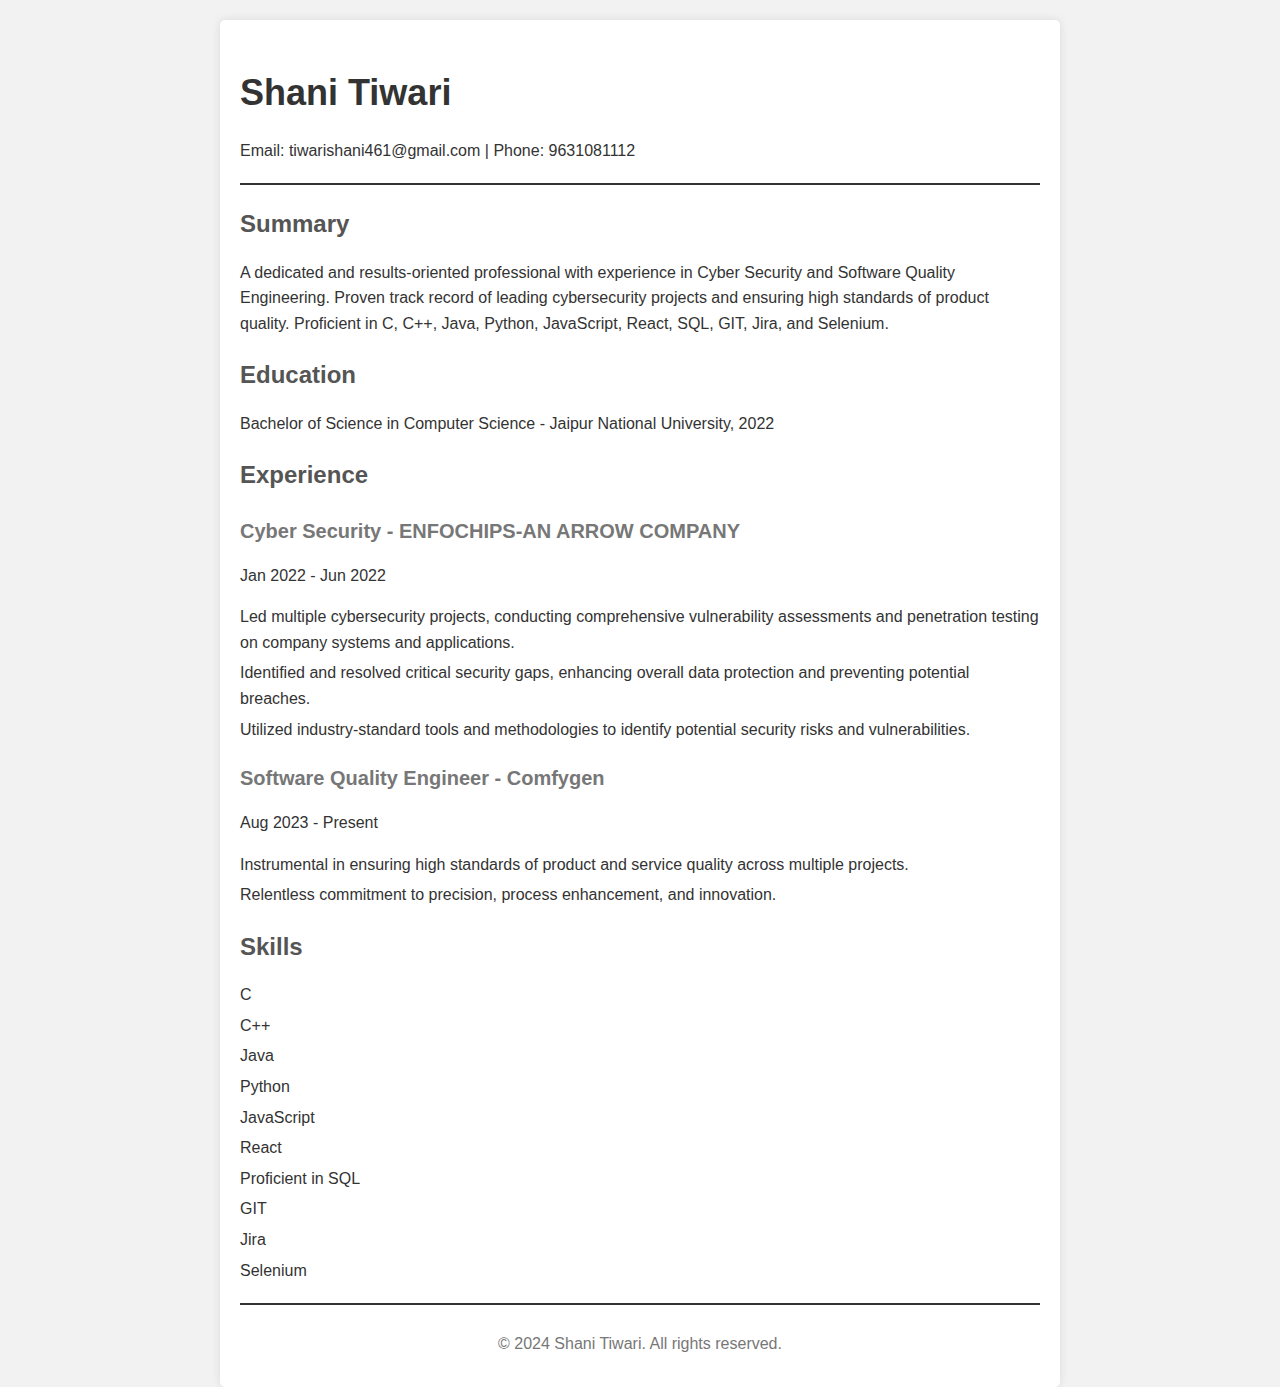
==== index.html @ 10f03f59 "Add files via upload" ====
<!DOCTYPE html>
<html lang="en">

<head>
    <meta charset="UTF-8">
    <meta name="viewport" content="width=device-width, initial-scale=1.0">
    <title>Shani Tiwari - Resume</title>
    <style>
        /* Styles for the resume */
        body {
            font-family: Arial, sans-serif;
            margin: 0;
            padding: 0;
            background-color: #f2f2f2;
            color: #333;
        }

        .container {
            max-width: 800px;
            margin: 0 auto;
            padding: 20px;
            background-color: #fff;
            box-shadow: 0 0 10px rgba(0, 0, 0, 0.1);
            border-radius: 5px;
            margin-top: 20px;
            line-height: 1.6;
        }

        header {
            border-bottom: 2px solid #333;
            padding-bottom: 10px;
            margin-bottom: 20px;
        }

        h1 {
            color: #333;
            font-size: 36px;
            margin-bottom: 10px;
        }

        h2 {
            color: #555;
            font-size: 24px;
            margin-bottom: 10px;
        }

        h3 {
            color: #777;
            font-size: 20px;
            margin-bottom: 5px;
        }

        p {
            margin-bottom: 10px;
        }

        ul {
            list-style-type: none;
            padding: 0;
        }

        ul li {
            margin-bottom: 5px;
        }

        footer {
            margin-top: 20px;
            border-top: 2px solid #333;
            padding-top: 10px;
            text-align: center;
            color: #777;
        }
    </style>
</head>

<body>
    <div class="container">
        <header>
            <h1>Shani Tiwari</h1>
            <p>Email: tiwarishani461@gmail.com | Phone: 9631081112</p>
        </header>
        <section>
            <h2>Summary</h2>
            <p>A dedicated and results-oriented professional with experience in Cyber Security and Software Quality
                Engineering. Proven track record of leading cybersecurity projects and ensuring high standards of
                product quality. Proficient in C, C++, Java, Python, JavaScript, React, SQL, GIT, Jira, and Selenium.
            </p>
        </section>
        <section>
            <h2>Education</h2>
            <p>Bachelor of Science in Computer Science - Jaipur National University, 2022</p>
        </section>
        <section>
            <h2>Experience</h2>
            <h3>Cyber Security - ENFOCHIPS-AN ARROW COMPANY</h3>
            <p>Jan 2022 - Jun 2022</p>
            <ul>
                <li>Led multiple cybersecurity projects, conducting comprehensive vulnerability assessments and
                    penetration testing on company systems and applications.</li>
                <li>Identified and resolved critical security gaps, enhancing overall data protection and preventing
                    potential breaches.</li>
                <li>Utilized industry-standard tools and methodologies to identify potential security risks and
                    vulnerabilities.</li>
            </ul>
            <h3>Software Quality Engineer - Comfygen</h3>
            <p>Aug 2023 - Present</p>
            <ul>
                <li>Instrumental in ensuring high standards of product and service quality across multiple projects.
                </li>
                <li>Relentless commitment to precision, process enhancement, and innovation.</li>
            </ul>
        </section>
        <section>
            <h2>Skills</h2>
            <ul>
                <li>C</li>
                <li>C++</li>
                <li>Java</li>
                <li>Python</li>
                <li>JavaScript</li>
                <li>React</li>
                <li>Proficient in SQL</li>
                <li>GIT</li>
                <li>Jira</li>
                <li>Selenium</li>
            </ul>
        </section>
        <footer>
            <p>&copy; 2024 Shani Tiwari. All rights reserved.</p>
        </footer>
    </div>
</body>

</html>
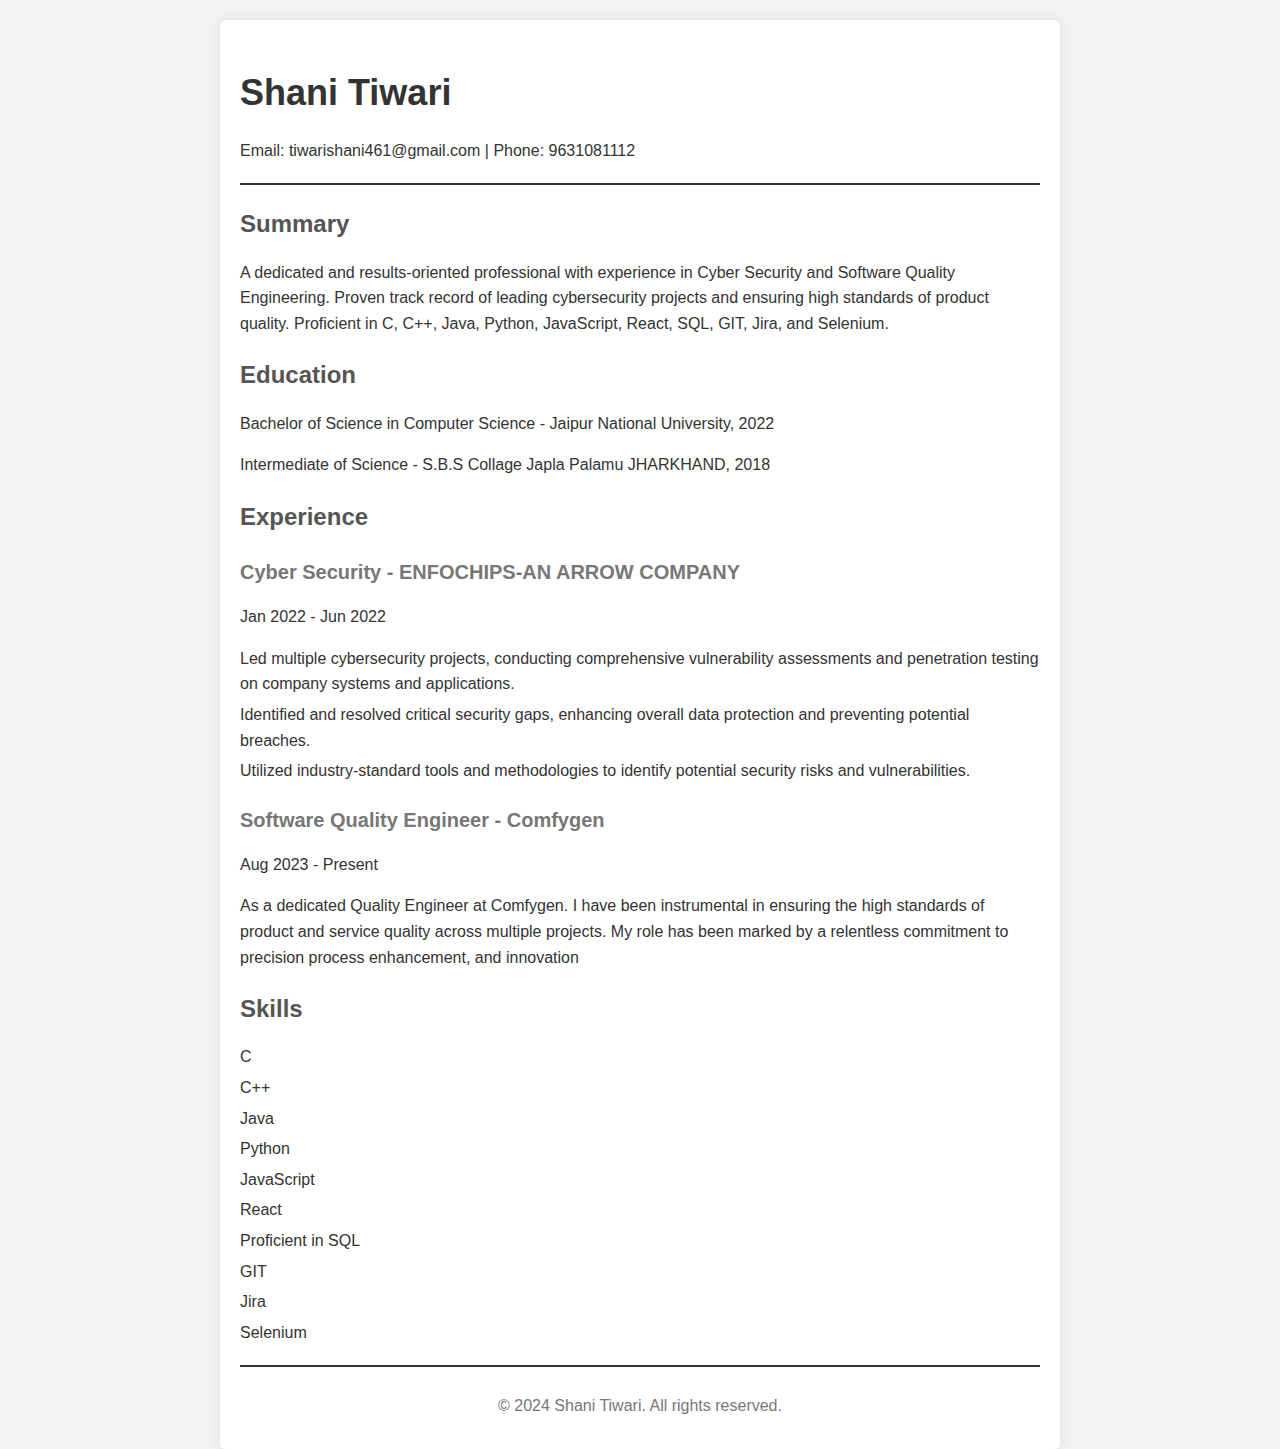
==== commit 90e177d9: "Update index.html" ====
--- a/index.html
+++ b/index.html
@@ -89,6 +89,7 @@
         <section>
             <h2>Education</h2>
             <p>Bachelor of Science in Computer Science - Jaipur National University, 2022</p>
+            <p>Intermediate of Science - S.B.S Collage Japla Palamu JHARKHAND, 2018</p>
         </section>
         <section>
             <h2>Experience</h2>
@@ -105,9 +106,9 @@
             <h3>Software Quality Engineer - Comfygen</h3>
             <p>Aug 2023 - Present</p>
             <ul>
-                <li>Instrumental in ensuring high standards of product and service quality across multiple projects.
-                </li>
-                <li>Relentless commitment to precision, process enhancement, and innovation.</li>
+                <li><p>As a dedicated Quality Engineer at Comfygen. I have been instrumental in ensuring the high standards of product and service quality across multiple projects. My role has been marked by a relentless commitment to precision process enhancement, and innovation
+                </p></li>
+                
             </ul>
         </section>
         <section>
@@ -131,4 +132,4 @@
     </div>
 </body>
 
-</html>+</html>
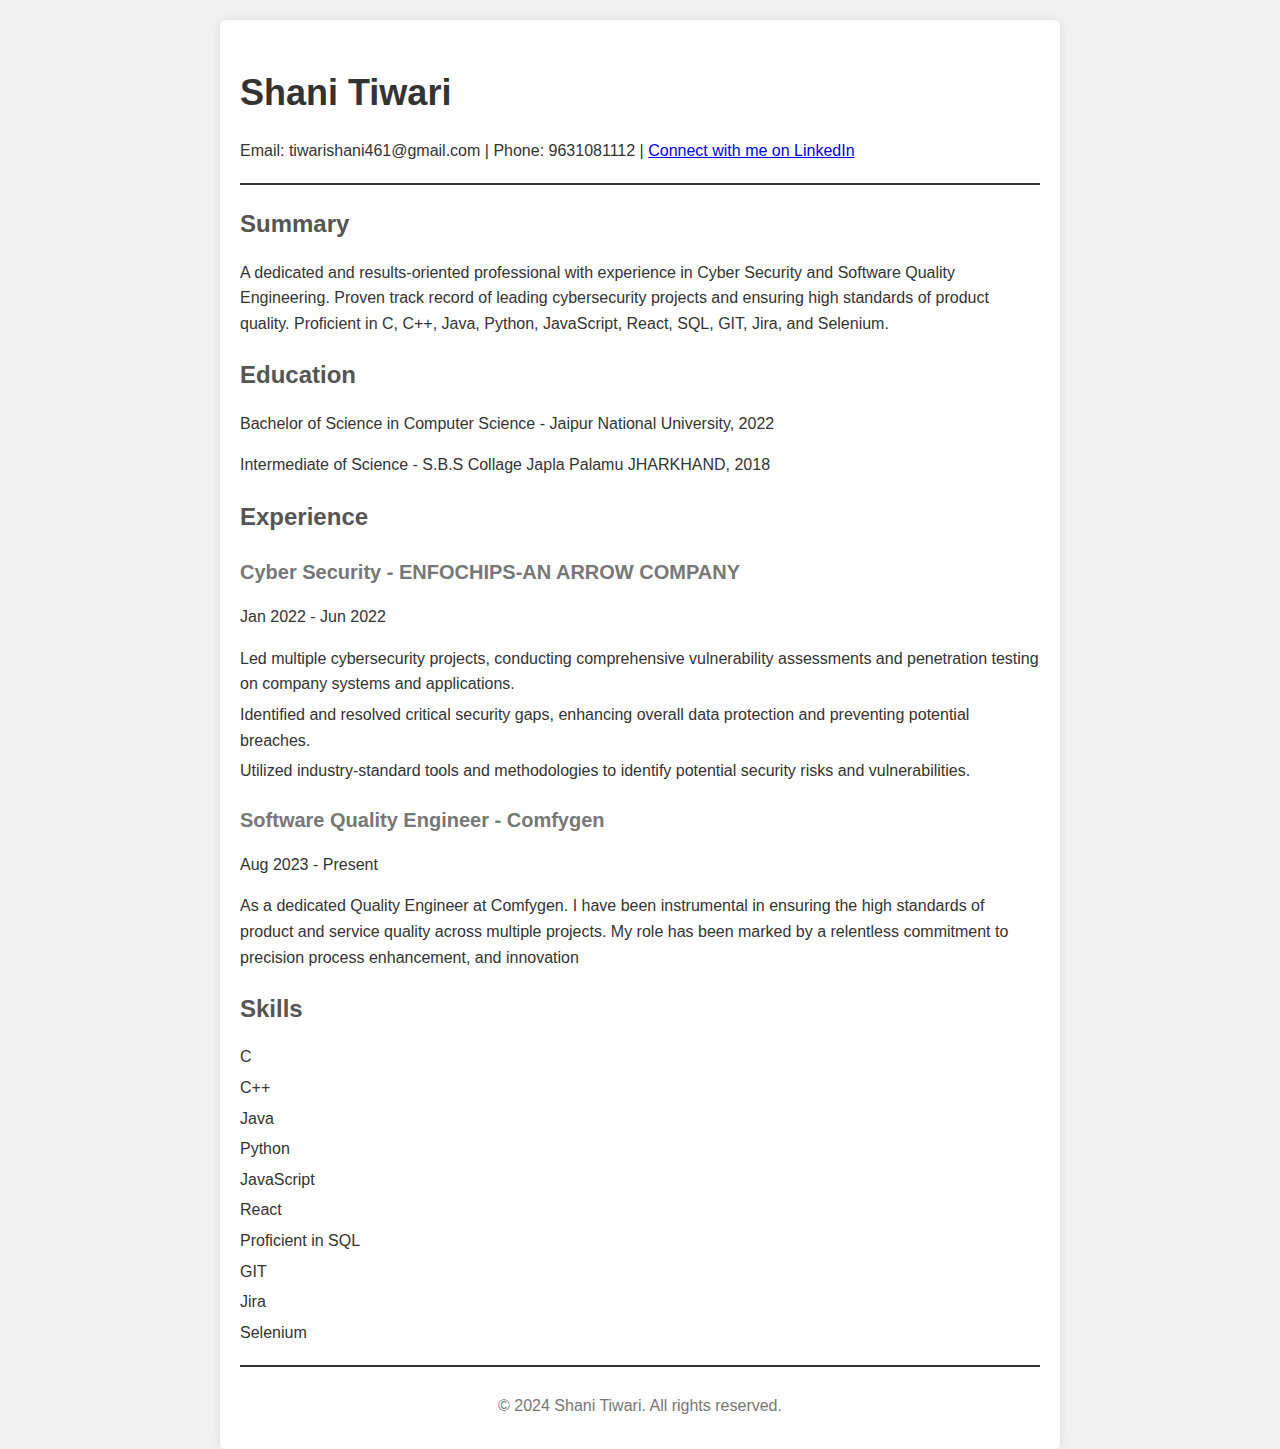
==== commit 2f646446: "Update index.html" ====
--- a/index.html
+++ b/index.html
@@ -77,7 +77,8 @@
     <div class="container">
         <header>
             <h1>Shani Tiwari</h1>
-            <p>Email: tiwarishani461@gmail.com | Phone: 9631081112</p>
+            <p>Email: tiwarishani461@gmail.com | Phone: 9631081112 | <a href="https://www.linkedin.com/in/shani-kumar-394586292/" target="_blank"> Connect with me on LinkedIn
+</a></p>
         </header>
         <section>
             <h2>Summary</h2>
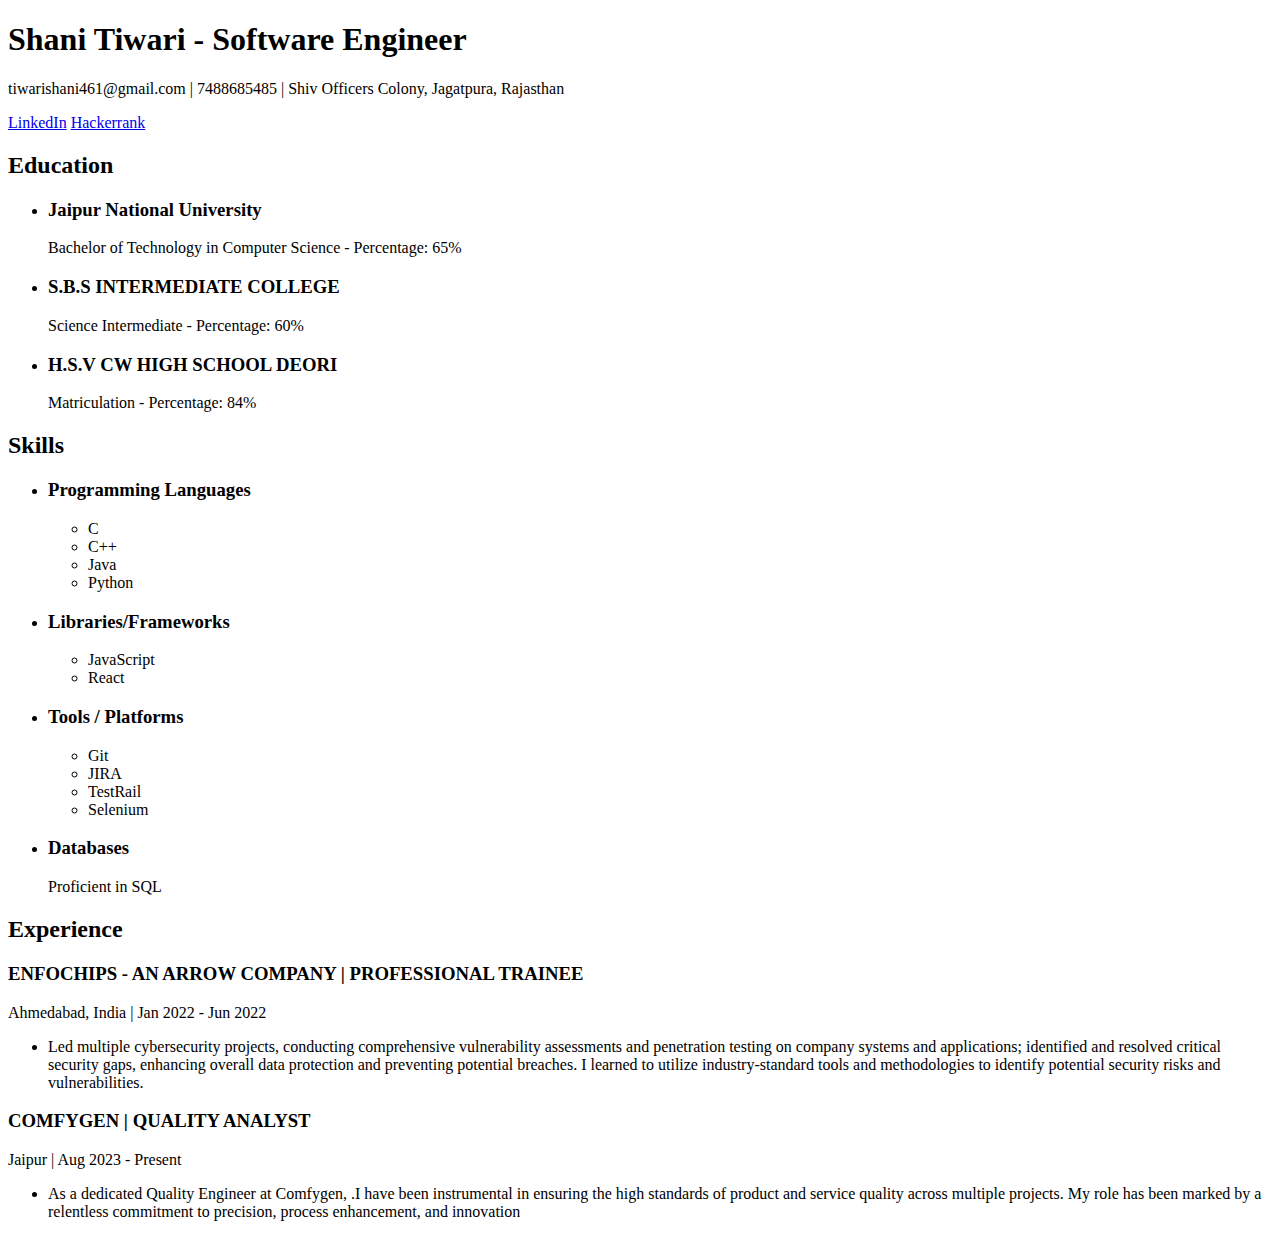
==== commit a86266d0: "Update index.html" ====
--- a/index.html
+++ b/index.html
@@ -1,136 +1,89 @@
 <!DOCTYPE html>
 <html lang="en">
-
 <head>
     <meta charset="UTF-8">
     <meta name="viewport" content="width=device-width, initial-scale=1.0">
-    <title>Shani Tiwari - Resume</title>
-    <style>
-        /* Styles for the resume */
-        body {
-            font-family: Arial, sans-serif;
-            margin: 0;
-            padding: 0;
-            background-color: #f2f2f2;
-            color: #333;
-        }
-
-        .container {
-            max-width: 800px;
-            margin: 0 auto;
-            padding: 20px;
-            background-color: #fff;
-            box-shadow: 0 0 10px rgba(0, 0, 0, 0.1);
-            border-radius: 5px;
-            margin-top: 20px;
-            line-height: 1.6;
-        }
-
-        header {
-            border-bottom: 2px solid #333;
-            padding-bottom: 10px;
-            margin-bottom: 20px;
-        }
-
-        h1 {
-            color: #333;
-            font-size: 36px;
-            margin-bottom: 10px;
-        }
-
-        h2 {
-            color: #555;
-            font-size: 24px;
-            margin-bottom: 10px;
-        }
-
-        h3 {
-            color: #777;
-            font-size: 20px;
-            margin-bottom: 5px;
-        }
-
-        p {
-            margin-bottom: 10px;
-        }
-
-        ul {
-            list-style-type: none;
-            padding: 0;
-        }
-
-        ul li {
-            margin-bottom: 5px;
-        }
-
-        footer {
-            margin-top: 20px;
-            border-top: 2px solid #333;
-            padding-top: 10px;
-            text-align: center;
-            color: #777;
-        }
-    </style>
+    <title>Shani Tiwari - Software Engineer</title>
+    <link rel="stylesheet" href="style.css">
 </head>
-
 <body>
-    <div class="container">
-        <header>
-            <h1>Shani Tiwari</h1>
-            <p>Email: tiwarishani461@gmail.com | Phone: 9631081112 | <a href="https://www.linkedin.com/in/shani-kumar-394586292/" target="_blank"> Connect with me on LinkedIn
-</a></p>
+    <div class="App">
+        <header class="App-header">
+            <h1>Shani Tiwari - Software Engineer</h1>
+            <p>tiwarishani461@gmail.com | 7488685485 | Shiv Officers Colony, Jagatpura, Rajasthan</p>
+            <div class="social-links">
+                <a href="https://www.linkedin.com/in/your-linkedin-url/" target="_blank" rel="noopener noreferrer">LinkedIn</a>
+                <a href="https://www.hackerrank.com/your-hackerrank-url/" target="_blank" rel="noopener noreferrer">Hackerrank</a>
+            </div>
         </header>
-        <section>
-            <h2>Summary</h2>
-            <p>A dedicated and results-oriented professional with experience in Cyber Security and Software Quality
-                Engineering. Proven track record of leading cybersecurity projects and ensuring high standards of
-                product quality. Proficient in C, C++, Java, Python, JavaScript, React, SQL, GIT, Jira, and Selenium.
-            </p>
-        </section>
-        <section>
-            <h2>Education</h2>
-            <p>Bachelor of Science in Computer Science - Jaipur National University, 2022</p>
-            <p>Intermediate of Science - S.B.S Collage Japla Palamu JHARKHAND, 2018</p>
-        </section>
-        <section>
-            <h2>Experience</h2>
-            <h3>Cyber Security - ENFOCHIPS-AN ARROW COMPANY</h3>
-            <p>Jan 2022 - Jun 2022</p>
-            <ul>
-                <li>Led multiple cybersecurity projects, conducting comprehensive vulnerability assessments and
-                    penetration testing on company systems and applications.</li>
-                <li>Identified and resolved critical security gaps, enhancing overall data protection and preventing
-                    potential breaches.</li>
-                <li>Utilized industry-standard tools and methodologies to identify potential security risks and
-                    vulnerabilities.</li>
-            </ul>
-            <h3>Software Quality Engineer - Comfygen</h3>
-            <p>Aug 2023 - Present</p>
-            <ul>
-                <li><p>As a dedicated Quality Engineer at Comfygen. I have been instrumental in ensuring the high standards of product and service quality across multiple projects. My role has been marked by a relentless commitment to precision process enhancement, and innovation
-                </p></li>
-                
-            </ul>
-        </section>
-        <section>
-            <h2>Skills</h2>
-            <ul>
-                <li>C</li>
-                <li>C++</li>
-                <li>Java</li>
-                <li>Python</li>
-                <li>JavaScript</li>
-                <li>React</li>
-                <li>Proficient in SQL</li>
-                <li>GIT</li>
-                <li>Jira</li>
-                <li>Selenium</li>
-            </ul>
-        </section>
-        <footer>
-            <p>&copy; 2024 Shani Tiwari. All rights reserved.</p>
-        </footer>
+        <main class="App-main">
+            <section class="App-education">
+                <h2>Education</h2>
+                <ul>
+                    <li>
+                        <h3>Jaipur National University</h3>
+                        <p>Bachelor of Technology in Computer Science - Percentage: 65%</p>
+                    </li>
+                    <li>
+                        <h3>S.B.S INTERMEDIATE COLLEGE</h3>
+                        <p>Science Intermediate - Percentage: 60%</p>
+                    </li>
+                    <li>
+                        <h3>H.S.V CW HIGH SCHOOL DEORI</h3>
+                        <p>Matriculation - Percentage: 84%</p>
+                    </li>
+                </ul>
+            </section>
+            <section class="App-skills">
+                <h2>Skills</h2>
+                <ul>
+                    <li>
+                        <h3>Programming Languages</h3>
+                        <ul>
+                            <li>C</li>
+                            <li>C++</li>
+                            <li>Java</li>
+                            <li>Python</li>
+                        </ul>
+                    </li>
+                    <li>
+                        <h3>Libraries/Frameworks</h3>
+                        <ul>
+                            <li>JavaScript</li>
+                            <li>React</li>
+                        </ul>
+                    </li>
+                    <li>
+                        <h3>Tools / Platforms</h3>
+                        <ul>
+                            <li>Git</li>
+                            <li>JIRA</li>
+                            <li>TestRail</li>
+                            <li>Selenium</li>
+                        </ul>
+                    </li>
+                    <li>
+                        <h3>Databases</h3>
+                        <p>Proficient in SQL</p>
+                    </li>
+                </ul>
+            </section>
+            <section class="App-experience">
+                <h2>Experience</h2>
+                <h3>ENFOCHIPS - AN ARROW COMPANY | PROFESSIONAL TRAINEE</h3>
+                <p>Ahmedabad, India | Jan 2022 - Jun 2022</p>
+                <ul>
+                    <li>
+                        Led multiple cybersecurity projects, conducting comprehensive vulnerability assessments and penetration testing on company systems and applications; identified and resolved critical security gaps, enhancing overall data protection and preventing potential breaches. I learned to utilize industry-standard tools and methodologies to identify potential security risks and vulnerabilities.
+                    </li>
+                </ul>
+                <h3>COMFYGEN | QUALITY ANALYST</h3>
+                <p>Jaipur | Aug 2023 - Present</p>
+                <ul>
+                    <li>As a dedicated Quality Engineer at Comfygen, .I have been instrumental in ensuring the high standards of product and service quality across multiple projects. My role has been marked by a relentless commitment to precision, process enhancement, and innovation</li>
+                </ul>
+            </section>
+        </main>
     </div>
 </body>
-
 </html>
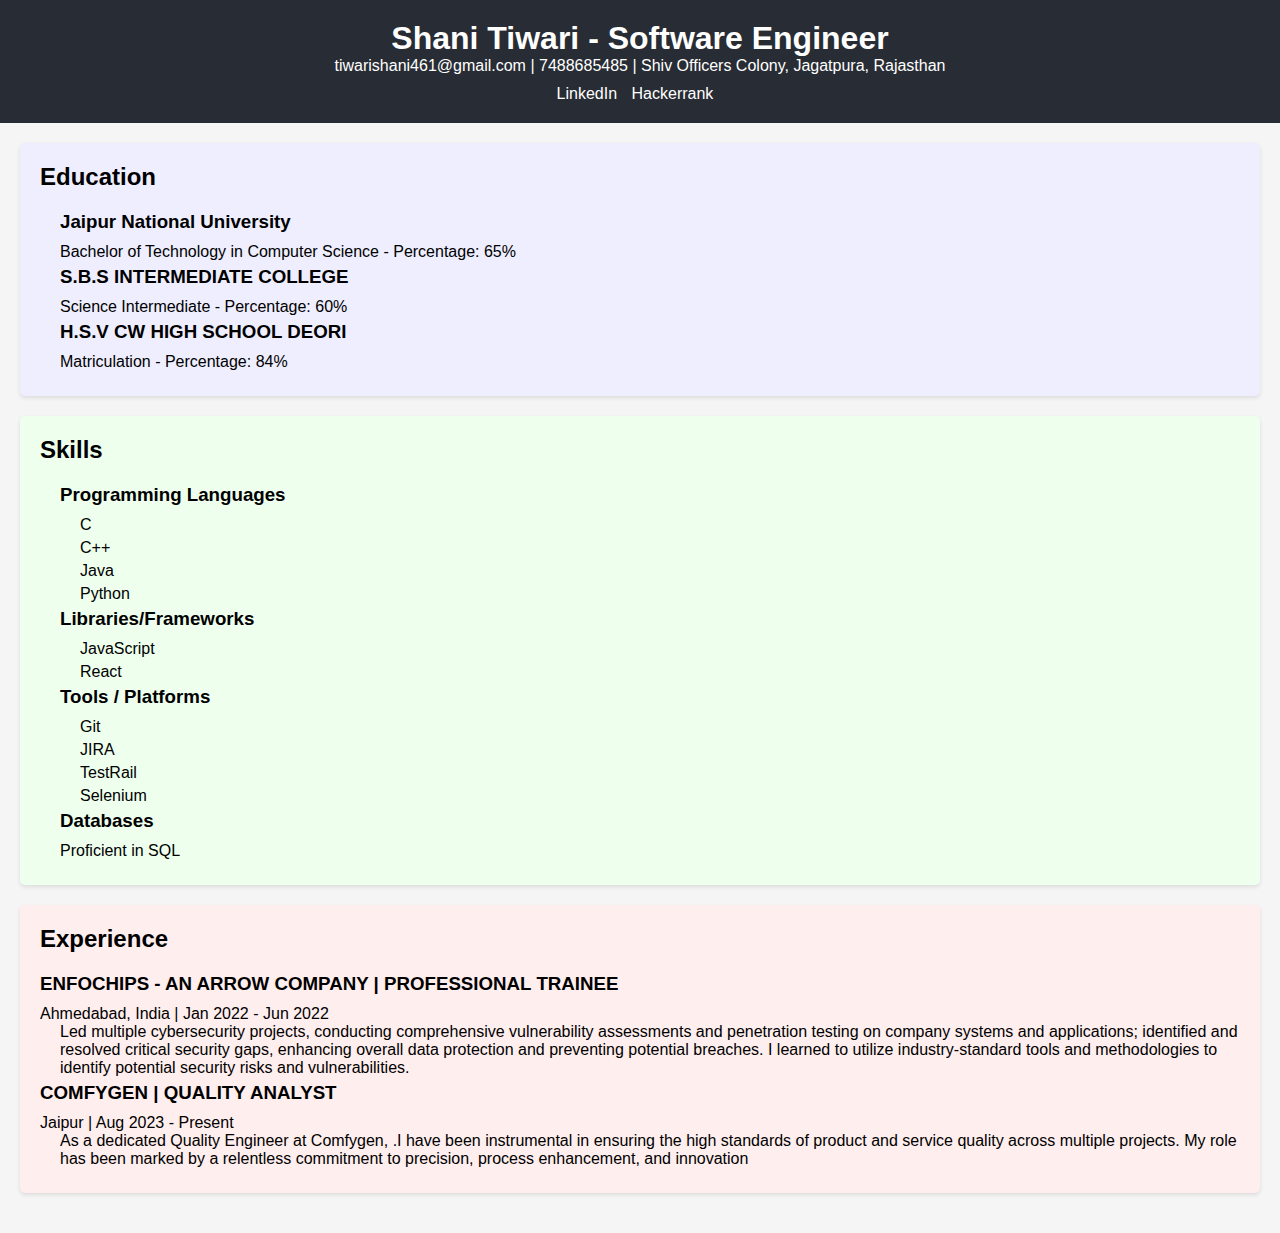
==== commit 6d31f9a5: "Update index.html" ====
--- a/index.html
+++ b/index.html
@@ -12,8 +12,8 @@
             <h1>Shani Tiwari - Software Engineer</h1>
             <p>tiwarishani461@gmail.com | 7488685485 | Shiv Officers Colony, Jagatpura, Rajasthan</p>
             <div class="social-links">
-                <a href="https://www.linkedin.com/in/your-linkedin-url/" target="_blank" rel="noopener noreferrer">LinkedIn</a>
-                <a href="https://www.hackerrank.com/your-hackerrank-url/" target="_blank" rel="noopener noreferrer">Hackerrank</a>
+                <a href="https://www.linkedin.com/in/shani-tiwari-59ba44183/" target="_blank" rel="noopener noreferrer">LinkedIn</a>
+                <a href="https://www.hackerrank.com/profile/tiwarishani461" target="_blank" rel="noopener noreferrer">Hackerrank</a>
             </div>
         </header>
         <main class="App-main">
--- a/style.css
+++ b/style.css
@@ -0,0 +1,76 @@
+body {
+    margin: 0;
+    font-family: Arial, sans-serif;
+    background-color: #f5f5f5;
+}
+
+header {
+    background-color: #282c34;
+    color: white;
+    padding: 20px;
+    text-align: center;
+}
+
+header h1 {
+    margin: 0;
+    font-size: 32px;
+}
+
+.social-links {
+    margin-top: 10px;
+}
+
+.social-links a {
+    color: white;
+    text-decoration: none;
+    margin-right: 10px;
+}
+
+main {
+    padding: 20px;
+}
+
+section {
+    background-color: white;
+    border-radius: 5px;
+    box-shadow: 0 2px 4px rgba(0, 0, 0, 0.1);
+    padding: 20px;
+    margin-bottom: 20px;
+}
+
+h2 {
+    margin-top: 0;
+    margin-bottom: 20px;
+    font-size: 24px;
+}
+
+h3 {
+    margin-top: 0;
+    margin-bottom: 10px;
+}
+
+ul {
+    padding-left: 20px;
+    margin: 0;
+}
+
+li {
+    list-style-type: none;
+    margin-bottom: 5px;
+}
+
+p {
+    margin: 0;
+}
+
+.App-education {
+    background-color: #eef;
+}
+
+.App-skills {
+    background-color: #efe;
+}
+
+.App-experience {
+    background-color: #fee;
+}
